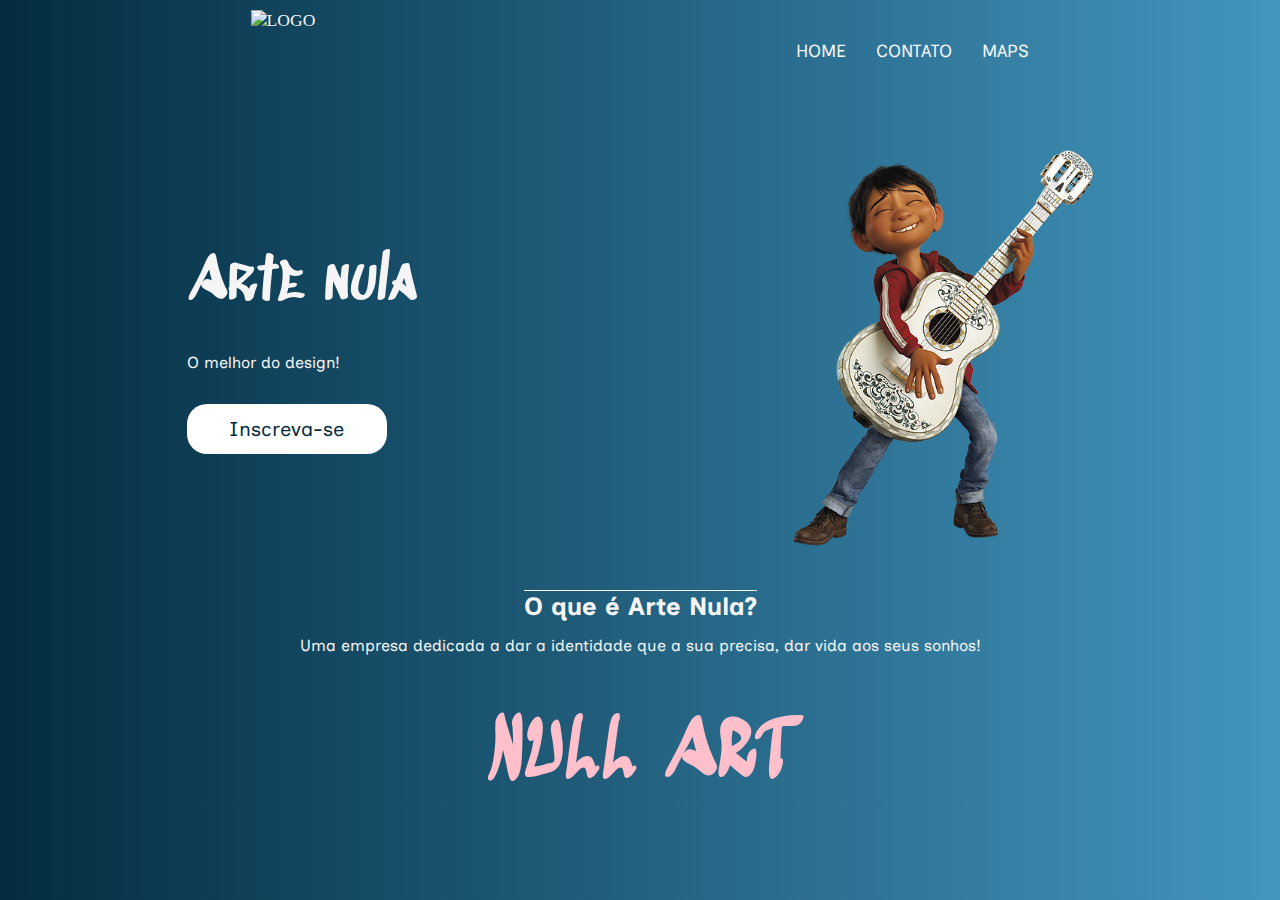
==== index.html @ d7c19933 "Update" ====
<!DOCTYPE html>
<html lang="pt-BR">
<head>
    <meta charset="UTF-8">
    <meta name="viewport" content="width=device-width, initial-scale=1.0">
    <link rel="stylesheet" href="caracter.css">
    <link rel="icon" href="../projeto/null.png">
    <title>LANDING | TESTE</title>
</head>
<body>
    <header>
        <img src="../projeto/null.png" alt="LOGO" class="header-img">
        <nav class="header-menu">
            <a href="#" class="header-link">HOME</a>
            <a href="#" class="header-link" target="_blank">CONTATO</a>
            <a href="#" class="header-link" target="_blank">MAPS</a>
        </nav>

    </header>
    <main>
        <section class="cont-principal" >
            <div class="cont-principal-txt">
                <p class="title">Arte nula</p>
                <p>O melhor do design!</p>
                <button class="button-sec"><a href="#" target="_blank">Inscreva-se</a></button>
            </div>
            <img src="coco.png" alt="Person" class="coco">
        </section>
        <section class="sub-principal">
            <p class="sub-principal-titulo">O que é Arte Nula?</p>
            <p>Uma empresa dedicada a dar a identidade que a sua precisa, dar vida aos seus sonhos!</p>
        </section>
    </main>
    <footer>
        <p>NULL ART</p>
    </footer>
</body>
</html>
---- caracter.css ----
@import url('https://fonts.googleapis.com/css2?family=Inclusive+Sans&family=Sedgwick+Ave+Display&display=swap');

*{
    margin: 0;
    padding: 0;
    text-decoration: none;
    box-sizing: border-box;
}

body{
    color: whitesmoke;
    background: linear-gradient(to right, #032C40, #4396BF)
}
header{
    display: flex;
    flex-direction: row;
    align-items: center;
    padding: 10px;
    justify-content: space-around;
    font-size: 1.1em;
}

.header-img{
    height: 80px;    
}
.header-menu{
    display: flex;
    gap: 30px;
}
.header-link{
    color: whitesmoke;
    font-family: 'Inclusive Sans', sans-serif;
}
main{
    margin-bottom: 50px;
    margin-top: 50px;
}

.cont-principal{
    display: flex;
    flex-direction: row;
    justify-content: space-around;
    align-items: center;
    margin-bottom: 40px;
    flex-wrap: wrap;
}

.cont-principal-txt{
    font-family:'Inclusive Sans', sans-serif ;
    display: flex;
    flex-direction: column;
    gap: 32px;
}

.button-sec{
    background-color: white;
    width: 200px;
    height: 50px;
    border-radius: 20px;
    font-family:'Inclusive Sans', sans-serif ;
    font-size: 20px;
    border:none;
}

.title{
    font-family: 'Sedgwick Ave Display', cursive;
    font-size: 60px;
}

.coco{
    height: 400px;
}

.sub-principal{
    font-family:'Inclusive Sans', sans-serif ;
    display: flex;
    flex-direction: column;
    align-items: center;
    justify-content: center;
    gap: 15px;
}
 
.sub-principal-titulo{
    border-top: 0.4px solid white ;
    font-size: 25px;
    font-weight: bold;
}

footer{
    column-count: 3;
    column-gap: 7px;
} 
 
footer{
    font-family: 'Sedgwick Ave Display', cursive;
    font-size: 80px;
    display: flex;
    flex-direction: column;
    align-items: center;
    justify-content: center;
    color: pink;
}

button > a{
    color: #032C40;
}
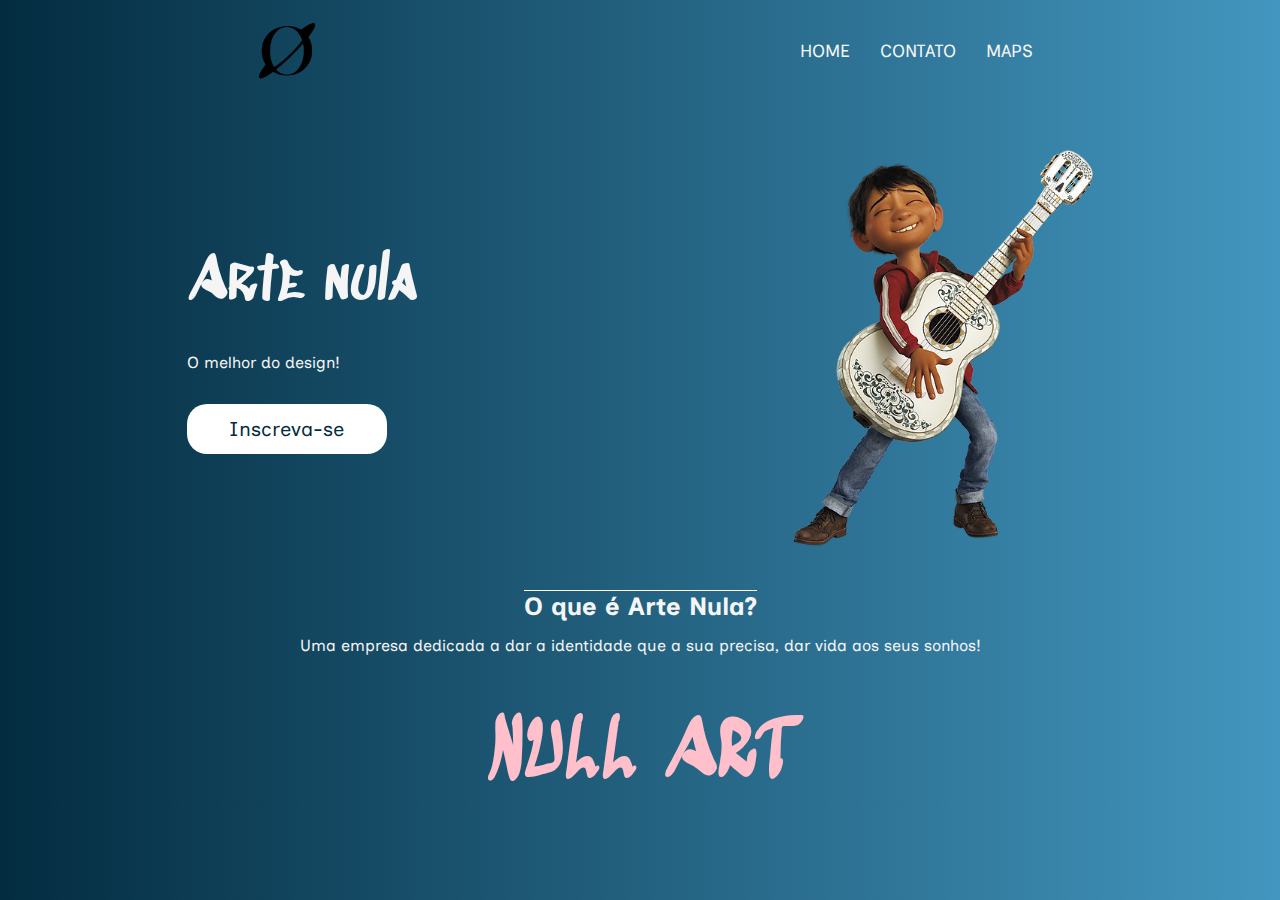
==== commit 058e93b4: "Atualizar o index.html" ====
--- a/index.html
+++ b/index.html
@@ -9,7 +9,7 @@
 </head>
 <body>
     <header>
-        <img src="../projeto/null.png" alt="LOGO" class="header-img">
+        <img src="null.png" alt="LOGO" class="header-img">
         <nav class="header-menu">
             <a href="#" class="header-link">HOME</a>
             <a href="#" class="header-link" target="_blank">CONTATO</a>
@@ -28,7 +28,7 @@
         </section>
         <section class="sub-principal">
             <p class="sub-principal-titulo">O que é Arte Nula?</p>
-            <p>Uma empresa dedicada a dar a identidade que a sua precisa, dar vida aos seus sonhos!</p>
+            <p style="display=flex; justify-content=center">Uma empresa dedicada a dar a identidade que a sua precisa, dar vida aos seus sonhos!</p>
         </section>
     </main>
     <footer>
